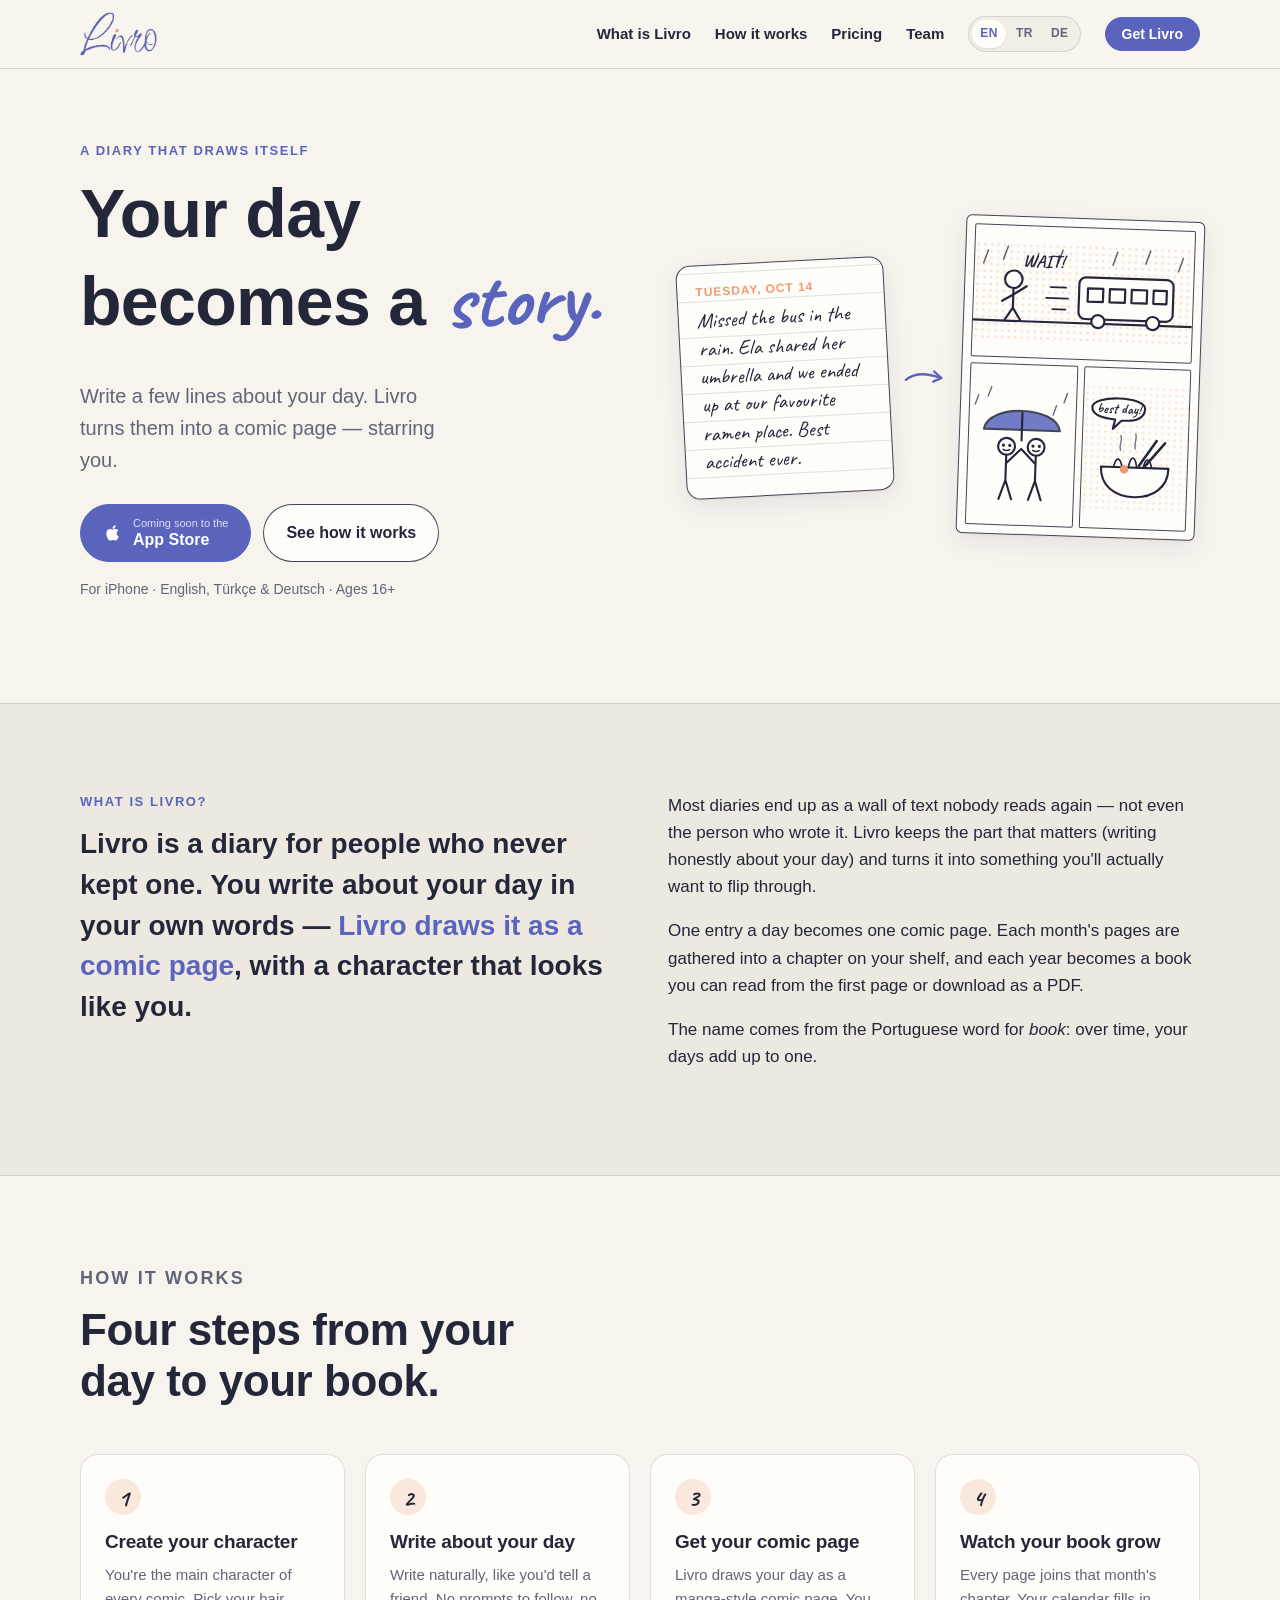
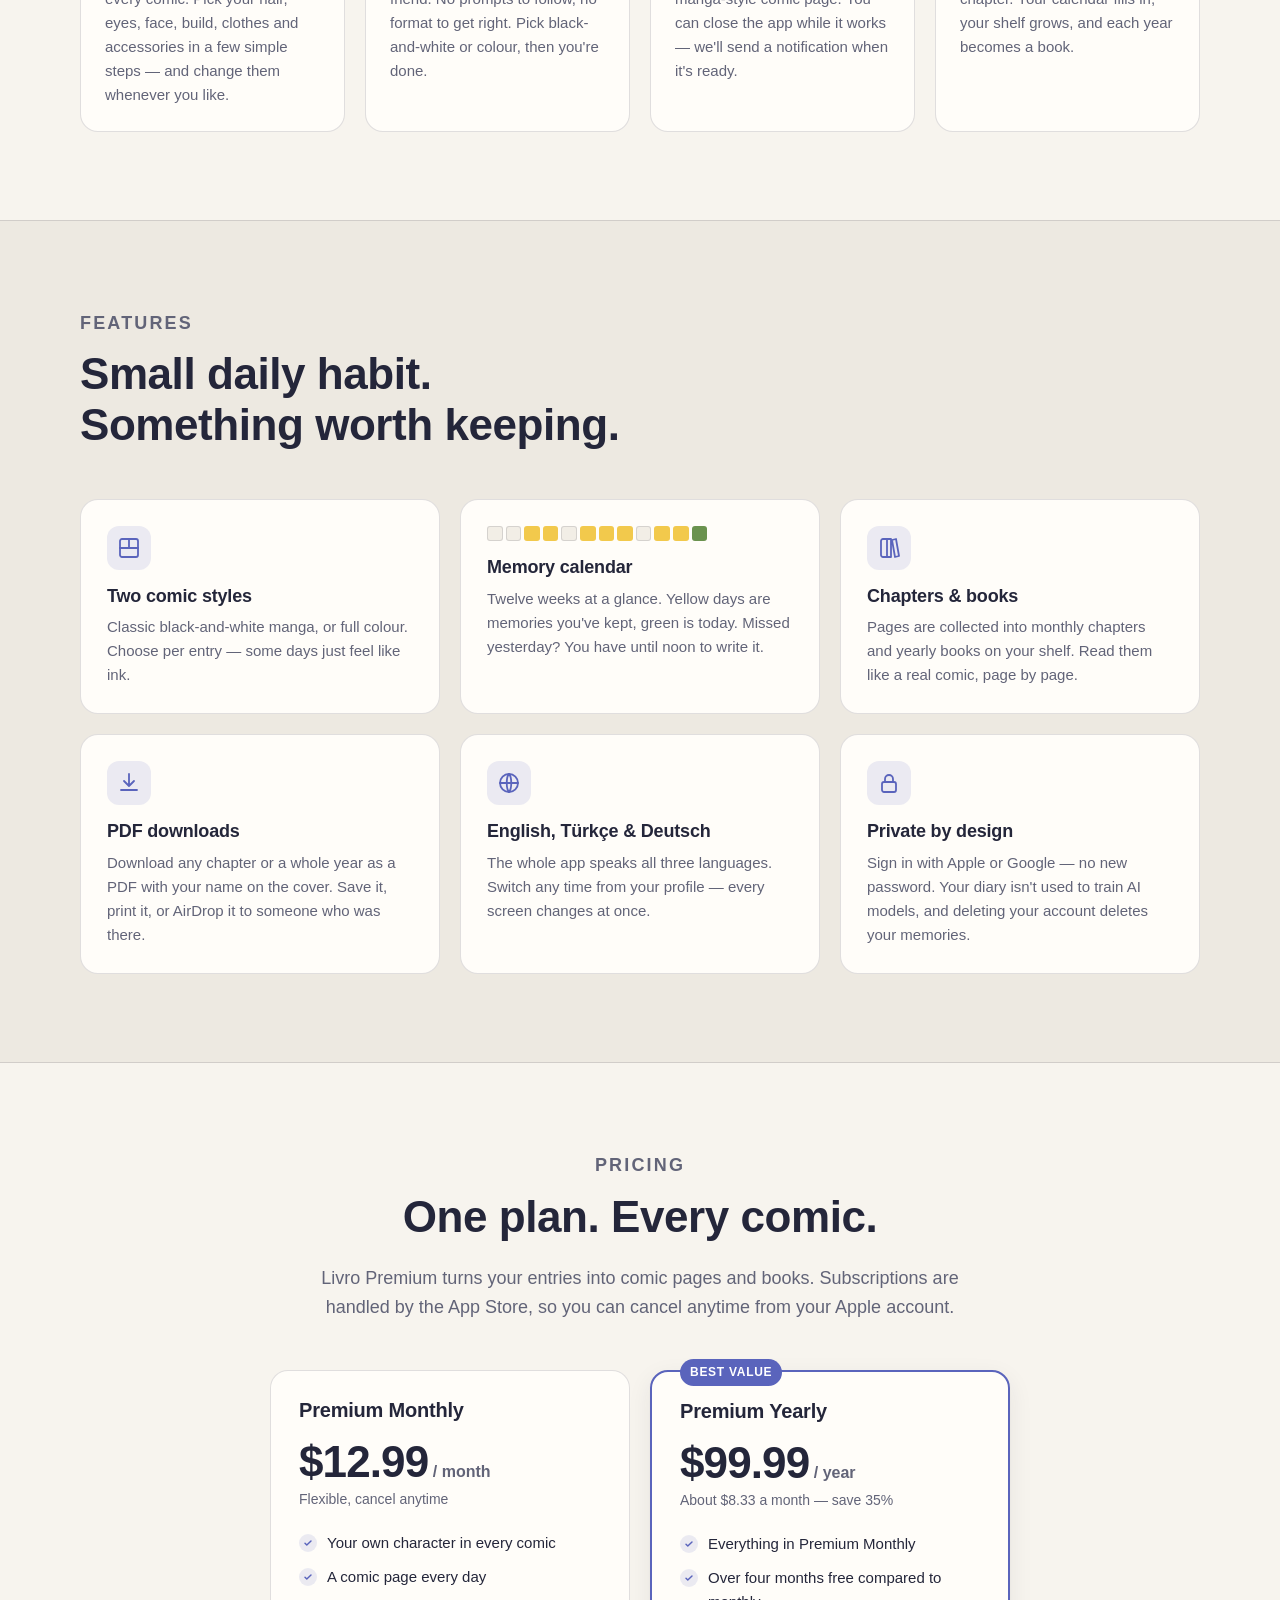
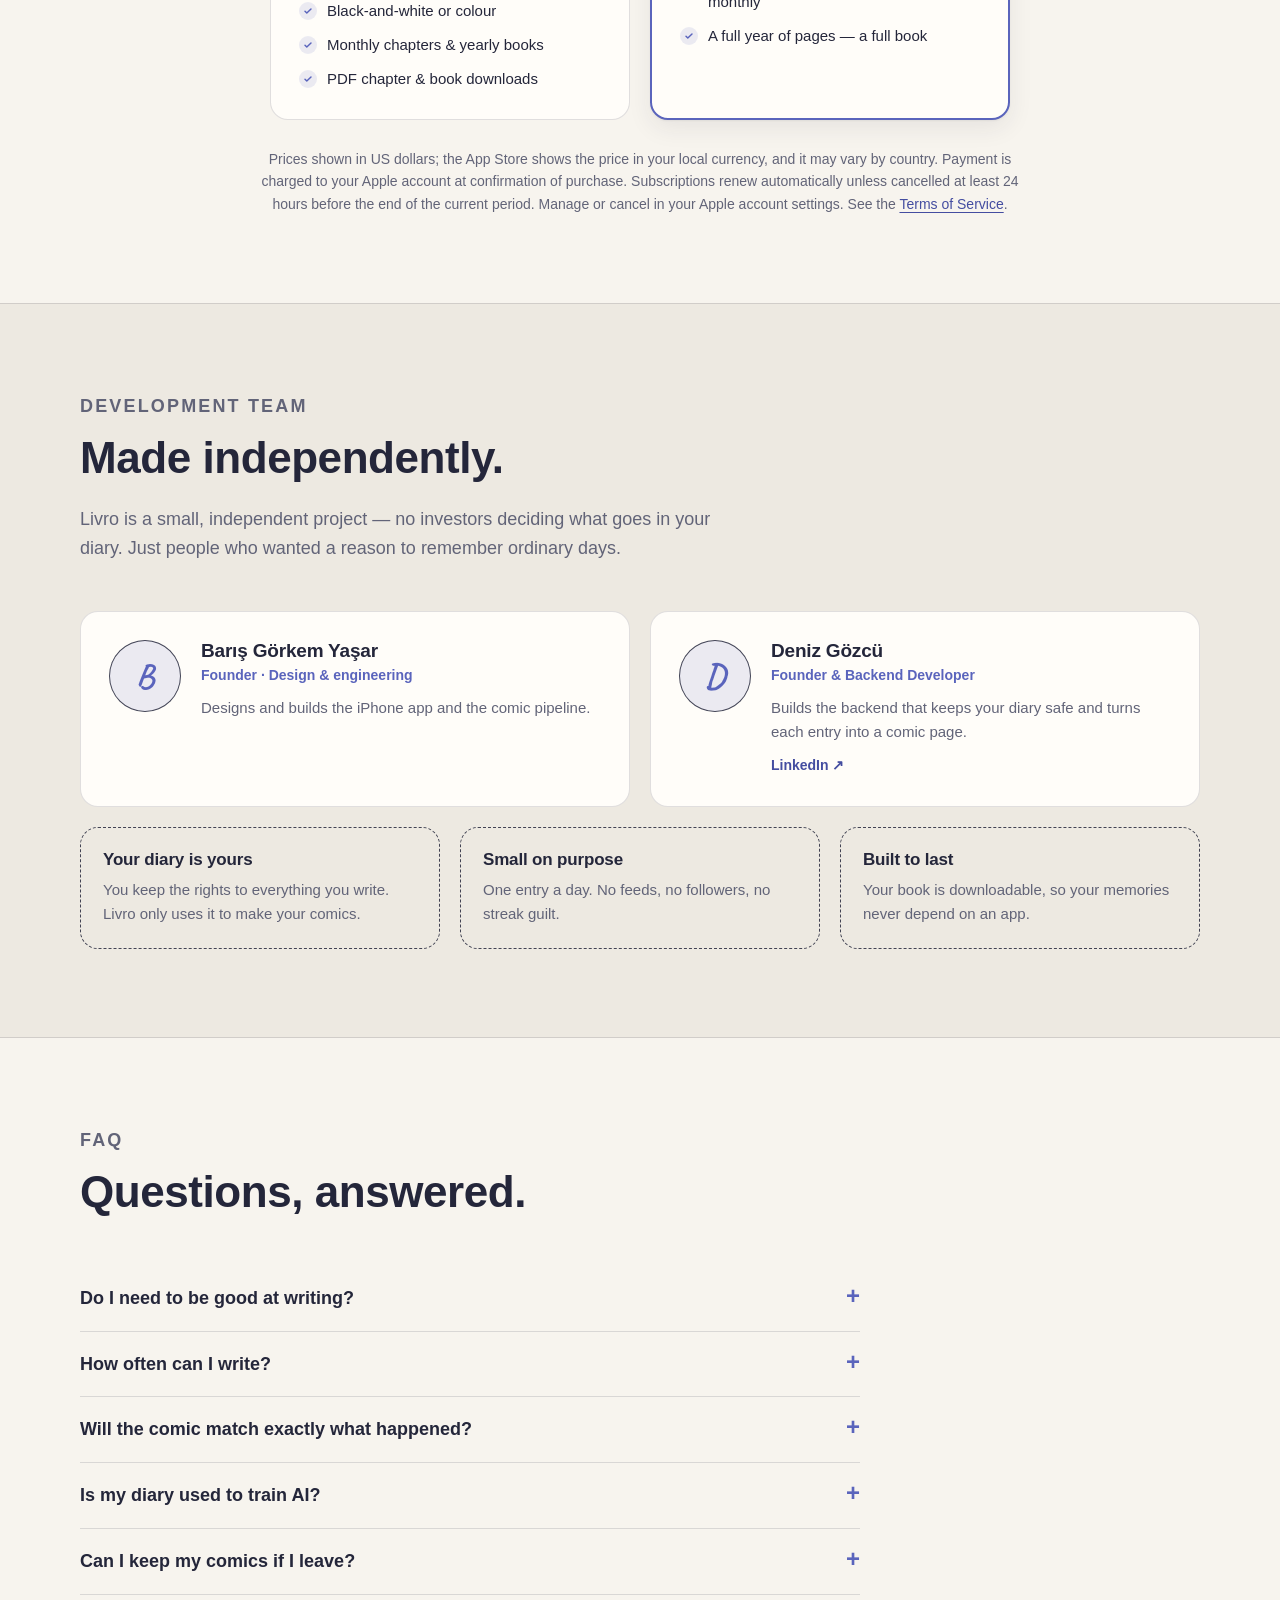
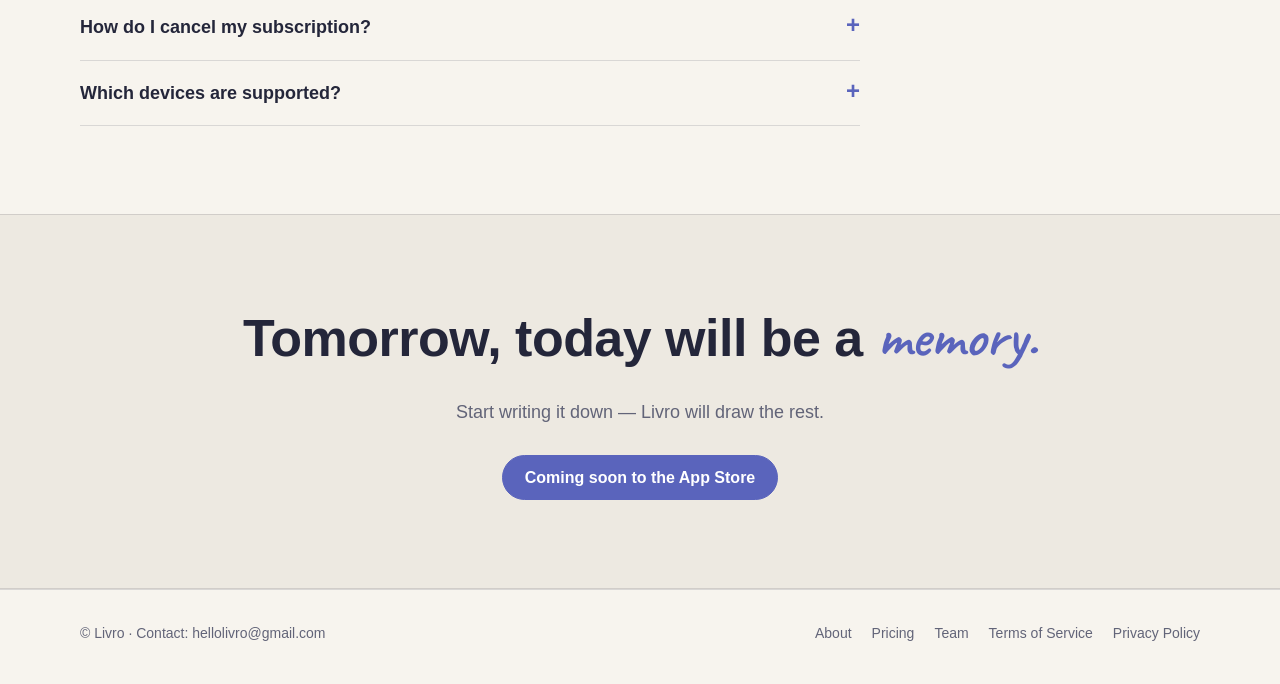
==== index.html @ 5ecde65a "V1 website" ====
<!doctype html>
<html lang="en">
<head>
<meta charset="utf-8">
<meta name="viewport" content="width=device-width, initial-scale=1">
<title>Livro — Your day becomes a story</title>
<meta name="description" content="Livro turns your daily diary into comic pages. Write about your day, and Livro draws it — with you as the main character. Every month becomes a chapter, every year a book.">
<meta property="og:title" content="Livro — Your day becomes a story">
<meta property="og:description" content="Write about your day. Livro turns it into a comic page starring you.">
<meta property="og:image" content="assets/livro-wordmark.png">
<meta name="theme-color" content="#f7f4ee">
<link rel="alternate" hreflang="en" href="index.html">
<link rel="alternate" hreflang="tr" href="tr/index.html">
<link rel="alternate" hreflang="de" href="de/index.html">
<link rel="alternate" hreflang="x-default" href="index.html">
<link rel="icon" href="assets/favicon.svg" type="image/svg+xml">
<link rel="stylesheet" href="styles.css">
<script>
(function () {
  try {
    if (localStorage.getItem('livro-lang')) return;
    var supported = ["tr", "de"];
    var prefs = navigator.languages || [navigator.language || ''];
    for (var i = 0; i < prefs.length; i++) {
      var code = (prefs[i] || '').slice(0, 2).toLowerCase();
      if (code === "en") return;
      if (supported.indexOf(code) !== -1) { location.replace(code + '/' + location.hash); return; }
    }
  } catch (e) {}
})();
</script>
</head>
<body>

<!-- Shared drawing defs: the manga screentone used in the comic panels. -->
<svg width="0" height="0" style="position:absolute" aria-hidden="true">
  <defs>
    <pattern id="tone" width="6" height="6" patternUnits="userSpaceOnUse">
      <circle cx="3" cy="3" r="1.1" fill="var(--apricot)"/>
    </pattern>
  </defs>
</svg>

<header class="site-header">
  <div class="wrap nav">
    <a class="brand" href="#top" aria-label="Livro home"><img src="assets/livro-wordmark.png" alt="Livro" width="83" height="48"></a>
    <nav aria-label="Main">
      <a href="#about">What is Livro</a>
      <a href="#how">How it works</a>
      <a href="#pricing">Pricing</a>
      <a href="#team">Team</a>
      <span class="lang-switch" role="group" aria-label="Language"><a href="index.html" hreflang="en" lang="en" title="English" data-lang="en" aria-current="true">EN</a><a href="tr/index.html" hreflang="tr" lang="tr" title="Türkçe" data-lang="tr">TR</a><a href="de/index.html" hreflang="de" lang="de" title="Deutsch" data-lang="de">DE</a></span><script>document.querySelectorAll('.lang-switch a').forEach(a=>a.addEventListener('click',()=>{try{localStorage.setItem('livro-lang',a.dataset.lang)}catch(e){}}))</script>
      <a class="btn btn-primary" href="#download">Get Livro</a>
    </nav>
  </div>
</header>

<main id="top">

  <!-- Hero -->
  <section class="hero">
    <div class="wrap hero-grid">
      <div>
        <p class="eyebrow">A diary that draws itself</p>
        <h1>Your day becomes a <span class="hand">story.</span></h1>
        <p class="lede">Write a few lines about your day. Livro turns them into a comic page — starring you.</p>
        <div class="hero-actions" id="download">
          <a class="btn btn-primary" href="#" aria-disabled="true">
            <svg viewBox="0 0 24 24" fill="currentColor" aria-hidden="true"><path d="M16.4 12.6c0-2.4 2-3.5 2-3.6-1.1-1.6-2.8-1.8-3.4-1.8-1.4-.2-2.8.8-3.5.8-.7 0-1.8-.8-3-.8-1.5 0-3 .9-3.8 2.3-1.6 2.8-.4 7 1.2 9.3.8 1.1 1.7 2.4 2.9 2.3 1.2 0 1.6-.7 3-.7s1.8.7 3 .7c1.3 0 2.1-1.1 2.8-2.3.9-1.3 1.3-2.6 1.3-2.6s-2.5-1-2.5-3.6zM14.1 5.6c.6-.8 1.1-1.8 1-2.9-.9 0-2 .6-2.7 1.4-.6.7-1.1 1.8-1 2.8 1 .1 2.1-.5 2.7-1.3z"/></svg>
            <span><small>Coming soon to the</small>App Store</span>
          </a>
          <a class="btn" href="#how">See how it works</a>
        </div>
        <p class="hero-note">For iPhone · English, Türkçe &amp; Deutsch · Ages 16+</p>
      </div>

      <div class="transform" role="img" aria-label="A handwritten diary entry turning into a three-panel comic page">
        <div class="diary-card">
          <div class="date">Tuesday, Oct 14</div>
          Missed the bus in the rain. Ela shared her umbrella and we ended up at our favourite ramen place. Best accident ever.
        </div>
        <svg class="arrow" viewBox="0 0 48 24" fill="none" stroke="currentColor" stroke-width="2.5" stroke-linecap="round" stroke-linejoin="round" aria-hidden="true"><path d="M3 14c10-8 22-8 38-2"/><path d="M34 5l8 7-9 4"/></svg>
        <div class="comic-page">
          <!-- Panel 1: the bus leaves in the rain -->
          <div class="panel wide">
            <svg viewBox="0 0 200 90" fill="none" stroke="var(--ink)" stroke-width="2" stroke-linecap="round" stroke-linejoin="round">
              <rect class="tone" x="0" y="0" width="200" height="90" stroke="none" opacity=".35"/>
              <path d="M0 72h200" />
              <rect x="96" y="30" width="86" height="38" rx="6" fill="var(--surface)"/>
              <path d="M104 40h14v12h-14zM124 40h14v12h-14zM144 40h14v12h-14zM164 40h12v12h-12z"/>
              <circle cx="114" cy="70" r="6" fill="var(--surface)"/><circle cx="164" cy="70" r="6" fill="var(--surface)"/>
              <path d="M84 40h-14M86 50h-20M84 60h-12" stroke-width="1.6"/>
              <circle cx="36" cy="34" r="8" fill="var(--surface)"/>
              <path d="M36 42v18M36 48l-10 6M36 48l12-8M36 60l-7 11M36 60l7 11"/>
              <path d="M12 8l-4 12M30 4l-4 12M58 10l-4 12M80 6l-4 12M130 6l-4 12M160 4l-4 12M190 10l-4 12" stroke-width="1.4" opacity=".7"/>
              <text x="44" y="22" font-family="var(--hand)" font-size="16" font-weight="700" fill="var(--ink)" stroke="none">WAIT!</text>
            </svg>
          </div>
          <!-- Panel 2: sharing the umbrella -->
          <div class="panel">
            <svg viewBox="0 0 100 120" fill="none" stroke="var(--ink)" stroke-width="2" stroke-linecap="round" stroke-linejoin="round">
              <path d="M14 46c4-24 68-24 72 0z" fill="var(--indigo)" opacity=".85" stroke="var(--ink)"/>
              <path d="M50 30v26"/>
              <circle cx="36" cy="62" r="8" fill="var(--surface)"/>
              <circle cx="64" cy="62" r="8" fill="var(--surface)"/>
              <path d="M36 70v24M64 70v24M36 78l14-14M64 78l-14-14M36 94l-6 18M36 94l6 18M64 94l-6 18M64 94l6 18"/>
              <path d="M33 61h0M39 61h0M61 61h0M67 61h0" stroke-width="3"/>
              <path d="M33 65q3 2 6 0M61 65q3 2 6 0" stroke-width="1.5"/>
              <path d="M8 14l-3 9M92 10l-3 9M20 6l-3 9M82 22l-3 9" stroke-width="1.3" opacity=".7"/>
            </svg>
          </div>
          <!-- Panel 3: ramen -->
          <div class="panel">
            <svg viewBox="0 0 100 120" fill="none" stroke="var(--ink)" stroke-width="2" stroke-linecap="round" stroke-linejoin="round">
              <rect class="tone" x="0" y="0" width="100" height="120" stroke="none" opacity=".3"/>
              <path d="M8 22c0-12 50-12 50 0s-14 12-22 12l-8 8 2-9C14 32 8 28 8 22z" fill="var(--surface)"/>
              <text x="33" y="27" text-anchor="middle" font-family="var(--hand)" font-size="13" font-weight="700" fill="var(--ink)" stroke="none">best day!</text>
              <path d="M18 78h64c0 18-14 28-32 28S18 96 18 78z" fill="var(--surface)"/>
              <path d="M30 78c2-10 6-10 8 0M44 78c2-12 6-12 8 0M58 78c2-10 6-10 8 0" stroke-width="1.6"/>
              <path d="M70 52l-16 24M78 54l-18 22" stroke-width="2.4"/>
              <path d="M36 62c-2-6 2-8 0-14M50 60c-2-6 2-8 0-14" stroke-width="1.4" opacity=".6"/>
              <circle cx="40" cy="80" r="4" fill="var(--apricot)" stroke="none"/>
            </svg>
          </div>
        </div>
      </div>
    </div>
  </section>

  <!-- What is Livro -->
  <section id="about" class="band">
    <div class="wrap about-grid">
      <div>
        <p class="eyebrow">What is Livro?</p>
        <p class="big">Livro is a diary for people who never kept one. You write about your day in your own words — <em>Livro draws it as a comic page</em>, with a character that looks like you.</p>
      </div>
      <div>
        <p>Most diaries end up as a wall of text nobody reads again — not even the person who wrote it. Livro keeps the part that matters (writing honestly about your day) and turns it into something you'll actually want to flip through.</p>
        <p>One entry a day becomes one comic page. Each month's pages are gathered into a chapter on your shelf, and each year becomes a book you can read from the first page or download as a PDF.</p>
        <p>The name comes from the Portuguese word for <em>book</em>: over time, your days add up to one.</p>
      </div>
    </div>
  </section>

  <!-- How it works -->
  <section id="how">
    <div class="wrap">
      <div class="section-head">
        <p class="eyebrow">How it works</p>
        <h2>Four steps from your day to your book.</h2>
      </div>
      <ol class="steps">
        <li class="step">
          <h3>Create your character</h3>
          <p>You're the main character of every comic. Pick your hair, eyes, face, build, clothes and accessories in a few simple steps — and change them whenever you like.</p>
        </li>
        <li class="step">
          <h3>Write about your day</h3>
          <p>Write naturally, like you'd tell a friend. No prompts to follow, no format to get right. Pick black-and-white or colour, then you're done.</p>
        </li>
        <li class="step">
          <h3>Get your comic page</h3>
          <p>Livro draws your day as a manga-style comic page. You can close the app while it works — we'll send a notification when it's ready.</p>
        </li>
        <li class="step">
          <h3>Watch your book grow</h3>
          <p>Every page joins that month's chapter. Your calendar fills in, your shelf grows, and each year becomes a book.</p>
        </li>
      </ol>
    </div>
  </section>

  <!-- Features -->
  <section id="features" class="band">
    <div class="wrap">
      <div class="section-head">
        <p class="eyebrow">Features</p>
        <h2>Small daily habit. Something worth keeping.</h2>
      </div>
      <div class="features">
        <div class="feature">
          <div class="icon"><svg viewBox="0 0 24 24" fill="none" stroke="currentColor" stroke-width="1.8" stroke-linecap="round" stroke-linejoin="round"><rect x="3" y="3" width="18" height="18" rx="2"/><path d="M3 12h18M12 3v9"/></svg></div>
          <h3>Two comic styles</h3>
          <p>Classic black-and-white manga, or full colour. Choose per entry — some days just feel like ink.</p>
        </div>
        <div class="feature">
          <div class="mini-cal" aria-hidden="true">
            <i></i><i></i><i class="y"></i><i class="y"></i><i></i><i class="y"></i><i class="y"></i><i class="y"></i><i></i><i class="y"></i><i class="y"></i><i class="t"></i>
          </div>
          <h3>Memory calendar</h3>
          <p>Twelve weeks at a glance. Yellow days are memories you've kept, green is today. Missed yesterday? You have until noon to write it.</p>
        </div>
        <div class="feature">
          <div class="icon"><svg viewBox="0 0 24 24" fill="none" stroke="currentColor" stroke-width="1.8" stroke-linecap="round" stroke-linejoin="round"><path d="M4 19V5a2 2 0 0 1 2-2h4v18H6a2 2 0 0 1-2-2zM10 3h4v18h-4zM15 4l4-1 3 17-4 1z"/></svg></div>
          <h3>Chapters &amp; books</h3>
          <p>Pages are collected into monthly chapters and yearly books on your shelf. Read them like a real comic, page by page.</p>
        </div>
        <div class="feature">
          <div class="icon"><svg viewBox="0 0 24 24" fill="none" stroke="currentColor" stroke-width="1.8" stroke-linecap="round" stroke-linejoin="round"><path d="M12 3v12M7 10l5 5 5-5M4 19h16"/></svg></div>
          <h3>PDF downloads</h3>
          <p>Download any chapter or a whole year as a PDF with your name on the cover. Save it, print it, or AirDrop it to someone who was there.</p>
        </div>
        <div class="feature">
          <div class="icon"><svg viewBox="0 0 24 24" fill="none" stroke="currentColor" stroke-width="1.8" stroke-linecap="round" stroke-linejoin="round"><circle cx="12" cy="12" r="9"/><path d="M3 12h18M12 3c3 3 3 15 0 18M12 3c-3 3-3 15 0 18"/></svg></div>
          <h3>English, Türkçe &amp; Deutsch</h3>
          <p>The whole app speaks all three languages. Switch any time from your profile — every screen changes at once.</p>
        </div>
        <div class="feature">
          <div class="icon"><svg viewBox="0 0 24 24" fill="none" stroke="currentColor" stroke-width="1.8" stroke-linecap="round" stroke-linejoin="round"><rect x="5" y="11" width="14" height="10" rx="2"/><path d="M8 11V8a4 4 0 0 1 8 0v3"/></svg></div>
          <h3>Private by design</h3>
          <p>Sign in with Apple or Google — no new password. Your diary isn't used to train AI models, and deleting your account deletes your memories.</p>
        </div>
      </div>
    </div>
  </section>

  <!-- Pricing -->
  <section id="pricing">
    <div class="wrap">
      <div class="section-head">
        <p class="eyebrow">Pricing</p>
        <h2>One plan. Every comic.</h2>
        <p>Livro Premium turns your entries into comic pages and books. Subscriptions are handled by the App Store, so you can cancel anytime from your Apple account.</p>
      </div>
      <div class="plans two">
        <div class="plan">
          <h3>Premium Monthly</h3>
          <div class="price">$12.99<span> / month</span></div>
          <div class="sub">Flexible, cancel anytime</div>
          <ul>
            <li>Your own character in every comic</li>
            <li>A comic page every day</li>
            <li>Black-and-white or colour</li>
            <li>Monthly chapters &amp; yearly books</li>
            <li>PDF chapter &amp; book downloads</li>
          </ul>
        </div>
        <div class="plan featured">
          <span class="tag">Best value</span>
          <h3>Premium Yearly</h3>
          <div class="price">$99.99<span> / year</span></div>
          <div class="sub">About $8.33 a month — save 35%</div>
          <ul>
            <li>Everything in Premium Monthly</li>
            <li>Over four months free compared to monthly</li>
            <li>A full year of pages — a full book</li>
          </ul>
        </div>
      </div>
      <p class="pricing-note">Prices shown in US dollars; the App Store shows the price in your local currency, and it may vary by country. Payment is charged to your Apple account at confirmation of purchase. Subscriptions renew automatically unless cancelled at least 24 hours before the end of the current period. Manage or cancel in your Apple account settings. See the <a href="terms.html#section-11">Terms of Service</a>.</p>
    </div>
  </section>

  <!-- Team -->
  <section id="team" class="band">
    <div class="wrap">
      <div class="section-head">
        <p class="eyebrow">Development team</p>
        <h2>Made independently.</h2>
        <p>Livro is a small, independent project — no investors deciding what goes in your diary. Just people who wanted a reason to remember ordinary days.</p>
      </div>
      <div class="team">
        <div class="member">
          <div class="avatar" aria-hidden="true">B</div>
          <div>
            <h3>Barış Görkem Yaşar</h3>
            <div class="role">Founder · Design &amp; engineering</div>
            <p>Designs and builds the iPhone app and the comic pipeline.</p>
          </div>
        </div>
        <div class="member">
          <div class="avatar" aria-hidden="true">D</div>
          <div>
            <h3><a href="https://www.linkedin.com/in/denizgozcu/" target="_blank" rel="noopener">Deniz Gözcü</a></h3>
            <div class="role">Founder &amp; Backend Developer</div>
            <p>Builds the backend that keeps your diary safe and turns each entry into a comic page.</p>
            <a class="member-link" href="https://www.linkedin.com/in/denizgozcu/" target="_blank" rel="noopener">LinkedIn ↗</a>
          </div>
        </div>
      </div>
      <div class="values">
        <div class="value">
          <h3>Your diary is yours</h3>
          <p>You keep the rights to everything you write. Livro only uses it to make your comics.</p>
        </div>
        <div class="value">
          <h3>Small on purpose</h3>
          <p>One entry a day. No feeds, no followers, no streak guilt.</p>
        </div>
        <div class="value">
          <h3>Built to last</h3>
          <p>Your book is downloadable, so your memories never depend on an app.</p>
        </div>
      </div>
    </div>
  </section>

  <!-- FAQ -->
  <section id="faq">
    <div class="wrap">
      <div class="section-head">
        <p class="eyebrow">FAQ</p>
        <h2>Questions, answered.</h2>
      </div>
      <div class="faq">
        <details><summary>Do I need to be good at writing?</summary><p>Not at all. Write the way you'd text a friend — a few sentences is enough. Livro works out the scenes, the people and the mood.</p></details>
        <details><summary>How often can I write?</summary><p>Once a day — one entry becomes one comic page. Before noon you can still write about yesterday, in case the day got away from you.</p></details>
        <details><summary>Will the comic match exactly what happened?</summary><p>Livro uses AI to draw your day, so it's an interpretation, not a photograph. It may picture a place or a moment differently from how you remember it — that's part of the charm.</p></details>
        <details><summary>Is my diary used to train AI?</summary><p>No. Livro doesn't train its own models on your diary and doesn't opt your content into third-party training. The <a href="privacy.html">Privacy Policy</a> explains exactly what is sent where, and why.</p></details>
        <details><summary>Can I keep my comics if I leave?</summary><p>Yes. Premium members can download any chapter or a whole year as a PDF. We recommend downloading the pages you love before deleting your account, because deletion is permanent.</p></details>
        <details><summary>How do I cancel my subscription?</summary><p>In the app, go to Profile → Premium (or Settings → Subscription), which opens Apple's subscription page. You can also cancel from your Apple account settings. Premium stays active until the end of the period you've paid for.</p></details>
        <details><summary>Which devices are supported?</summary><p>Livro is an iPhone app, available through the Apple App Store, for anyone aged 16 and older.</p></details>
      </div>
    </div>
  </section>

  <!-- CTA -->
  <section class="cta band">
    <div class="wrap">
      <h2>Tomorrow, today will be a <span class="hand">memory.</span></h2>
      <p>Start writing it down — Livro will draw the rest.</p>
      <div class="hero-actions">
        <a class="btn btn-primary" href="#" aria-disabled="true">Coming soon to the App Store</a>
      </div>
    </div>
  </section>

</main>

<footer class="site-footer">
  <div class="wrap footer-row">
    <span>© Livro · Contact: <a href="mailto:hellolivro@gmail.com">hellolivro@gmail.com</a></span>
    <nav aria-label="Footer">
      <a href="index.html#about">About</a>
      <a href="index.html#pricing">Pricing</a>
      <a href="index.html#team">Team</a>
      <a href="terms.html">Terms of Service</a>
      <a href="privacy.html">Privacy Policy</a>
    </nav>
  </div>
</footer>

<script>
  // The App Store link isn't live yet; keep the buttons from jumping to the top.
  document.querySelectorAll('a[aria-disabled="true"]').forEach(a =>
    a.addEventListener('click', e => e.preventDefault()));
</script>
</body>
</html>
---- styles.css ----
/* Livro — "Indigo & Washi", the same palette as the iPhone app. */

@font-face {
  font-family: "Caveat";
  src: url("assets/Caveat.ttf") format("truetype");
  font-weight: 400 700;
  font-display: swap;
}

:root {
  --ink: #24263a;
  --ink-2: #626478;
  --paper: #f7f4ee;
  --paper-sunken: #ede9e1;
  --surface: #fffdf9;
  --surface-muted: #f2eee6;
  --line: rgba(36, 38, 58, 0.14);
  --line-strong: rgba(36, 38, 58, 0.85);
  --indigo: #5a64bc;
  --indigo-ink: #444da0;
  --indigo-soft: rgba(90, 100, 188, 0.12);
  --apricot: #ee9a72;
  --apricot-soft: rgba(238, 154, 114, 0.22);
  --leaf: #6a924e;
  --ochre: #c58a22;
  --on-indigo: #ffffff;
  --shadow: 0 1px 2px rgba(36, 38, 58, 0.06), 0 8px 24px rgba(36, 38, 58, 0.08);
  --radius: 18px;
  --hand: "Caveat", "Bradley Hand", cursive;
  --sans: ui-rounded, "SF Pro Rounded", -apple-system, BlinkMacSystemFont, "Segoe UI", Roboto, "Helvetica Neue", Arial, sans-serif;
  color-scheme: light;
}

@media (prefers-color-scheme: dark) {
  :root:not([data-theme="light"]) {
    --ink: #ecebf3;
    --ink-2: #b1b1c3;
    --paper: #15161e;
    --paper-sunken: #0f1016;
    --surface: #1e1f29;
    --surface-muted: #2a2c38;
    --line: rgba(236, 235, 243, 0.14);
    --line-strong: rgba(236, 235, 243, 0.8);
    --indigo: #9ea6ea;
    --indigo-ink: #b6bcf0;
    --indigo-soft: rgba(158, 166, 234, 0.14);
    --apricot: #f3ad8b;
    --apricot-soft: rgba(243, 173, 139, 0.18);
    --leaf: #9bc27d;
    --ochre: #e6b45a;
    --on-indigo: #15161e;
    --shadow: 0 1px 2px rgba(0, 0, 0, 0.3), 0 8px 24px rgba(0, 0, 0, 0.3);
    color-scheme: dark;
  }
}

* { box-sizing: border-box; }
html { scroll-behavior: smooth; -webkit-text-size-adjust: 100%; }
body {
  margin: 0;
  background: var(--paper);
  color: var(--ink);
  font: 17px/1.6 var(--sans);
  -webkit-font-smoothing: antialiased;
}
img { max-width: 100%; height: auto; }
a { color: var(--indigo-ink); text-underline-offset: 3px; }
h1, h2, h3 { line-height: 1.15; letter-spacing: -0.01em; margin: 0 0 0.5em; text-wrap: balance; }
p { margin: 0 0 1em; }

.wrap { width: min(1120px, 100% - 32px); margin-inline: auto; }
.eyebrow {
  font-size: 13px;
  font-weight: 700;
  letter-spacing: 0.12em;
  text-transform: uppercase;
  color: var(--indigo);
  margin: 0 0 12px;
}
.hand { font-family: var(--hand); font-weight: 600; }

/* Header */
.site-header {
  position: sticky;
  top: 0;
  z-index: 10;
  background: color-mix(in srgb, var(--paper) 88%, transparent);
  backdrop-filter: saturate(1.4) blur(12px);
  -webkit-backdrop-filter: saturate(1.4) blur(12px);
  border-bottom: 1px solid var(--line);
}
.nav { display: flex; align-items: center; justify-content: space-between; height: 68px; gap: 16px; }
.brand img { display: block; height: 44px; width: auto; }
@media (prefers-color-scheme: dark) {
  /* The wordmark's indigo is too dark on night paper: repaint it in the night indigo. */
  :root:not([data-theme="light"]) .brand {
    display: block;
    background: var(--indigo);
    -webkit-mask: url("assets/livro-wordmark.png") center / contain no-repeat;
    mask: url("assets/livro-wordmark.png") center / contain no-repeat;
  }
  :root:not([data-theme="light"]) .brand img { opacity: 0; }
}
.nav nav { display: flex; gap: 24px; align-items: center; }
.nav nav a { color: var(--ink); text-decoration: none; font-size: 15px; font-weight: 600; }
.nav nav a:hover { color: var(--indigo); }
/* Language switcher: EN · TR · DE */
.lang-switch { display: inline-flex; padding: 3px; gap: 2px; border-radius: 999px; background: var(--surface-muted); border: 1px solid var(--line); }
.nav nav .lang-switch a { font-size: 12px; font-weight: 700; letter-spacing: 0.04em; padding: 4px 8px; border-radius: 999px; color: var(--ink-2); }
.nav nav .lang-switch a:hover { color: var(--ink); }
.nav nav .lang-switch a[aria-current] { background: var(--surface); color: var(--indigo); box-shadow: 0 1px 2px rgba(0, 0, 0, 0.08); }
@media (max-width: 960px) {
  .nav nav > a:not(.btn) { display: none; }
}
@media (max-width: 380px) {
  .nav nav .btn { display: none; }
}

/* Buttons */
.btn {
  display: inline-flex;
  align-items: center;
  gap: 10px;
  padding: 12px 22px;
  border-radius: 999px;
  border: 1.5px solid var(--line-strong);
  background: var(--surface);
  color: var(--ink);
  font: 600 16px/1.2 var(--sans);
  text-decoration: none;
  transition: transform 0.15s ease, box-shadow 0.15s ease;
}
.btn:hover { transform: translateY(-1px); box-shadow: var(--shadow); }
.btn-primary { background: var(--indigo); border-color: var(--indigo); color: var(--on-indigo); }
.nav .btn { padding: 8px 16px; font-size: 14px; }
.nav nav a.btn-primary { color: var(--on-indigo); }
.btn svg { width: 20px; height: 20px; flex: none; }
.btn small { display: block; font-size: 11px; font-weight: 500; opacity: 0.8; }

/* Hero */
.hero { padding: 72px 0 88px; overflow: hidden; }
.hero-grid { display: grid; grid-template-columns: 1.05fr 1fr; gap: 56px; align-items: center; }
.hero h1 { font-size: clamp(40px, 6vw, 68px); font-weight: 800; }
.hero h1 .hand { color: var(--indigo); font-size: 1.2em; font-weight: 700; display: inline-block; transform: rotate(-2deg); }
.hero .lede { font-size: 20px; color: var(--ink-2); max-width: 34ch; }
.hero-actions { display: flex; flex-wrap: wrap; gap: 12px; margin-top: 28px; }
.hero-note { margin-top: 16px; font-size: 14px; color: var(--ink-2); }
@media (max-width: 860px) {
  .hero { padding: 40px 0 64px; }
  .hero-grid { grid-template-columns: 1fr; gap: 40px; }
}

/* Diary → comic illustration */
.transform { position: relative; display: grid; grid-template-columns: 1fr auto 1.15fr; align-items: center; gap: 14px; }
.diary-card {
  background: var(--surface);
  border: 1.5px solid var(--line-strong);
  border-radius: 14px;
  padding: 18px 18px 22px;
  box-shadow: var(--shadow);
  transform: rotate(-3deg);
  font-family: var(--hand);
  font-size: 21px;
  line-height: 1.35;
  background-image: repeating-linear-gradient(to bottom, transparent 0 27px, var(--line) 27px 28px);
  background-position: 0 44px;
}
.diary-card .date { font-family: var(--sans); font-size: 12px; font-weight: 700; color: var(--apricot); letter-spacing: 0.08em; text-transform: uppercase; margin-bottom: 6px; }
.arrow { color: var(--indigo); width: 44px; }
.comic-page {
  background: var(--surface);
  border: 1.5px solid var(--line-strong);
  border-radius: 6px;
  padding: 8px;
  box-shadow: var(--shadow);
  transform: rotate(2deg);
  display: grid;
  grid-template-columns: 1fr 1fr;
  gap: 6px;
  aspect-ratio: 3 / 4;
}
.panel { border: 1.5px solid var(--line-strong); border-radius: 2px; overflow: hidden; position: relative; background: var(--surface); }
.panel.wide { grid-column: span 2; }
.panel svg { width: 100%; height: 100%; display: block; }
.panel .tone { fill: url(#tone); }
@media (max-width: 520px) {
  .transform { grid-template-columns: 1fr; justify-items: center; }
  .diary-card { max-width: 300px; }
  .arrow { transform: rotate(90deg); }
  .comic-page { width: min(300px, 100%); }
}

/* Sections */
section { padding: 88px 0; }
.section-head { max-width: 640px; margin-bottom: 48px; }
.section-head h2 { font-size: clamp(30px, 4vw, 44px); font-weight: 800; }
.section-head p { color: var(--ink-2); font-size: 18px; }
.band { background: var(--paper-sunken); border-block: 1px solid var(--line); }

/* What is Livro */
.about-grid { display: grid; grid-template-columns: 1fr 1fr; gap: 56px; align-items: start; }
.about-grid .big { font-size: clamp(22px, 2.6vw, 28px); line-height: 1.45; font-weight: 600; }
.about-grid .big em { font-style: normal; color: var(--indigo); }
@media (max-width: 760px) { .about-grid { grid-template-columns: 1fr; gap: 24px; } }

/* Steps */
.steps { display: grid; grid-template-columns: repeat(4, 1fr); gap: 20px; counter-reset: step; list-style: none; padding: 0; margin: 0; }
.step {
  background: var(--surface);
  border: 1px solid var(--line);
  border-radius: var(--radius);
  padding: 24px;
  position: relative;
}
.step::before {
  counter-increment: step;
  content: counter(step);
  display: grid;
  place-items: center;
  width: 36px;
  height: 36px;
  border-radius: 50%;
  background: var(--apricot-soft);
  color: var(--ink);
  font-family: var(--hand);
  font-size: 24px;
  font-weight: 700;
  margin-bottom: 16px;
}
.step h3 { font-size: 19px; }
.step p { color: var(--ink-2); font-size: 15px; margin: 0; }
@media (max-width: 960px) { .steps { grid-template-columns: 1fr 1fr; } }
@media (max-width: 560px) { .steps { grid-template-columns: 1fr; } }

/* Features */
.features { display: grid; grid-template-columns: repeat(3, 1fr); gap: 20px; }
.feature { padding: 26px; border-radius: var(--radius); background: var(--surface); border: 1px solid var(--line); }
.feature .icon {
  width: 44px; height: 44px; border-radius: 12px;
  display: grid; place-items: center;
  background: var(--indigo-soft); color: var(--indigo);
  margin-bottom: 16px;
}
.feature .icon svg { width: 24px; height: 24px; }
.feature h3 { font-size: 18px; }
.feature p { color: var(--ink-2); font-size: 15px; margin: 0; }
@media (max-width: 900px) { .features { grid-template-columns: 1fr 1fr; } }
@media (max-width: 560px) { .features { grid-template-columns: 1fr; } }

/* Mini calendar inside a feature */
.mini-cal { display: grid; grid-template-columns: repeat(12, 1fr); gap: 3px; margin-bottom: 16px; max-width: 220px; }
.mini-cal i { aspect-ratio: 1; border-radius: 3px; background: var(--surface-muted); border: 1px solid var(--line); }
.mini-cal i.y { background: #f2c94c; border-color: transparent; }
.mini-cal i.t { background: var(--leaf); border-color: transparent; }

/* Pricing */
.plans { display: grid; grid-template-columns: repeat(3, 1fr); gap: 20px; align-items: stretch; }
.plan {
  background: var(--surface);
  border: 1px solid var(--line);
  border-radius: var(--radius);
  padding: 28px;
  display: flex;
  flex-direction: column;
  position: relative;
}
.plan.featured { border: 2px solid var(--indigo); box-shadow: var(--shadow); }
.plan .tag {
  position: absolute; top: -13px; left: 28px;
  background: var(--indigo); color: var(--on-indigo);
  font-size: 12px; font-weight: 700; letter-spacing: 0.06em; text-transform: uppercase;
  padding: 4px 10px; border-radius: 999px;
}
.plan h3 { font-size: 20px; margin-bottom: 4px; }
.plan .price { font-size: 44px; font-weight: 800; letter-spacing: -0.02em; line-height: 1.1; margin: 12px 0 2px; }
.plan .price span { font-size: 16px; font-weight: 600; color: var(--ink-2); letter-spacing: 0; }
.plan .sub { color: var(--ink-2); font-size: 14px; min-height: 1.6em; }
.plan ul { list-style: none; padding: 0; margin: 20px 0 0; display: grid; gap: 10px; font-size: 15px; }
.plan li { display: flex; gap: 10px; align-items: flex-start; }
.plan li::before {
  content: ""; flex: none; width: 18px; height: 18px; margin-top: 3px; border-radius: 50%;
  background: var(--indigo-soft) url("data:image/svg+xml,%3Csvg xmlns='http://www.w3.org/2000/svg' viewBox='0 0 20 20'%3E%3Cpath d='M5 10.5l3 3 7-7' fill='none' stroke='%235a64bc' stroke-width='2.4' stroke-linecap='round' stroke-linejoin='round'/%3E%3C/svg%3E") center / 12px no-repeat;
}
.plan li.no { color: var(--ink-2); }
.plan li.no::before { background: var(--surface-muted) url("data:image/svg+xml,%3Csvg xmlns='http://www.w3.org/2000/svg' viewBox='0 0 20 20'%3E%3Cpath d='M6 10h8' fill='none' stroke='%23999' stroke-width='2.4' stroke-linecap='round'/%3E%3C/svg%3E") center / 12px no-repeat; }
.plans.two { grid-template-columns: repeat(2, minmax(0, 360px)); justify-content: center; }
.pricing-note { margin: 28px auto 0; color: var(--ink-2); font-size: 14px; max-width: 760px; text-align: center; }
#pricing .section-head { margin-inline: auto; text-align: center; }
@media (max-width: 900px) { .plans, .plans.two { grid-template-columns: 1fr; max-width: 460px; margin-inline: auto; } }

/* Team */
.team { display: grid; grid-template-columns: repeat(auto-fit, minmax(260px, 1fr)); gap: 20px; }
.member { background: var(--surface); border: 1px solid var(--line); border-radius: var(--radius); padding: 28px; display: flex; gap: 20px; align-items: flex-start; }
.avatar {
  flex: none; width: 72px; height: 72px; border-radius: 50%;
  background: var(--indigo-soft); color: var(--indigo);
  display: grid; place-items: center;
  font-family: var(--hand); font-size: 34px; font-weight: 700;
  border: 1.5px solid var(--line-strong);
}
.member h3 { font-size: 19px; margin-bottom: 2px; }
.member .role { color: var(--indigo); font-weight: 600; font-size: 14px; margin-bottom: 10px; }
.member p { color: var(--ink-2); font-size: 15px; margin: 0; }
.member h3 a { color: inherit; text-decoration: none; }
.member h3 a:hover { color: var(--indigo); }
.member-link { display: inline-block; margin-top: 10px; font-size: 14px; font-weight: 600; text-decoration: none; }
.values { display: grid; grid-template-columns: repeat(3, 1fr); gap: 20px; margin-top: 20px; }
.value { padding: 22px; border-radius: var(--radius); border: 1px dashed var(--line-strong); }
.value h3 { font-size: 17px; }
.value p { color: var(--ink-2); font-size: 15px; margin: 0; }
@media (max-width: 760px) { .values { grid-template-columns: 1fr; } }

/* FAQ */
.faq { max-width: 780px; }
.faq details { border-bottom: 1px solid var(--line); padding: 18px 0; }
.faq summary { cursor: pointer; font-weight: 700; font-size: 18px; list-style: none; display: flex; justify-content: space-between; gap: 16px; }
.faq summary::-webkit-details-marker { display: none; }
.faq summary::after { content: "+"; color: var(--indigo); font-size: 24px; line-height: 1; transition: transform 0.2s; }
.faq details[open] summary::after { transform: rotate(45deg); }
.faq details p { color: var(--ink-2); margin: 12px 0 0; }

/* CTA */
.cta { text-align: center; }
.cta h2 { font-size: clamp(32px, 5vw, 52px); font-weight: 800; }
.cta h2 .hand { color: var(--indigo); font-size: 1.15em; }
.cta p { color: var(--ink-2); font-size: 18px; }
.cta .hero-actions { justify-content: center; }

/* Footer */
.site-footer { border-top: 1px solid var(--line); padding: 32px 0 40px; font-size: 14px; color: var(--ink-2); }
.footer-row { display: flex; flex-wrap: wrap; gap: 16px 32px; align-items: center; justify-content: space-between; }
.footer-row nav { display: flex; flex-wrap: wrap; gap: 20px; }
.footer-row a { color: var(--ink-2); text-decoration: none; }
.footer-row a:hover { color: var(--indigo); }

mark.todo { background: var(--apricot-soft); color: inherit; padding: 0 4px; border-radius: 4px; font-weight: 600; }

/* Legal pages */
.legal { display: grid; grid-template-columns: 240px minmax(0, 1fr); gap: 56px; padding: 48px 0 80px; }
.legal article { max-width: 720px; }
.legal h1 { font-size: clamp(32px, 4.5vw, 44px); font-weight: 800; margin-bottom: 24px; }
.legal h2 { font-size: 23px; margin: 48px 0 14px; padding-top: 12px; scroll-margin-top: 84px; }
.legal h3 { font-size: 18px; margin: 28px 0 10px; }
.legal p, .legal li { color: var(--ink); }
.legal ul, .legal ol { padding-left: 1.4em; margin: 0 0 1em; }
.legal li { margin-bottom: 4px; }
.legal li::marker { color: var(--indigo); }
.table-wrap { overflow-x: auto; margin: 0 0 1.2em; }
.legal table { border-collapse: collapse; width: 100%; font-size: 15px; background: var(--surface); border-radius: 12px; overflow: hidden; }
.legal th, .legal td { text-align: left; padding: 10px 14px; border-bottom: 1px solid var(--line); vertical-align: top; }
.legal th { background: var(--surface-muted); }
.toc { position: sticky; top: 92px; align-self: start; max-height: calc(100vh - 120px); overflow-y: auto; font-size: 14px; }
.toc ol { list-style: none; padding: 0; margin: 0; display: grid; gap: 2px; counter-reset: toc; }
.toc li { counter-increment: toc; }
.toc a { display: flex; gap: 8px; padding: 5px 8px; border-radius: 8px; color: var(--ink-2); text-decoration: none; }
.toc a::before { content: counter(toc); color: var(--indigo); font-weight: 700; min-width: 1.4em; }
.toc a:hover { background: var(--indigo-soft); color: var(--ink); }
@media (max-width: 860px) {
  .legal { grid-template-columns: 1fr; gap: 0; padding-top: 32px; }
  .toc { display: none; }
}

@media (prefers-reduced-motion: reduce) {
  html { scroll-behavior: auto; }
  .btn { transition: none; }
}
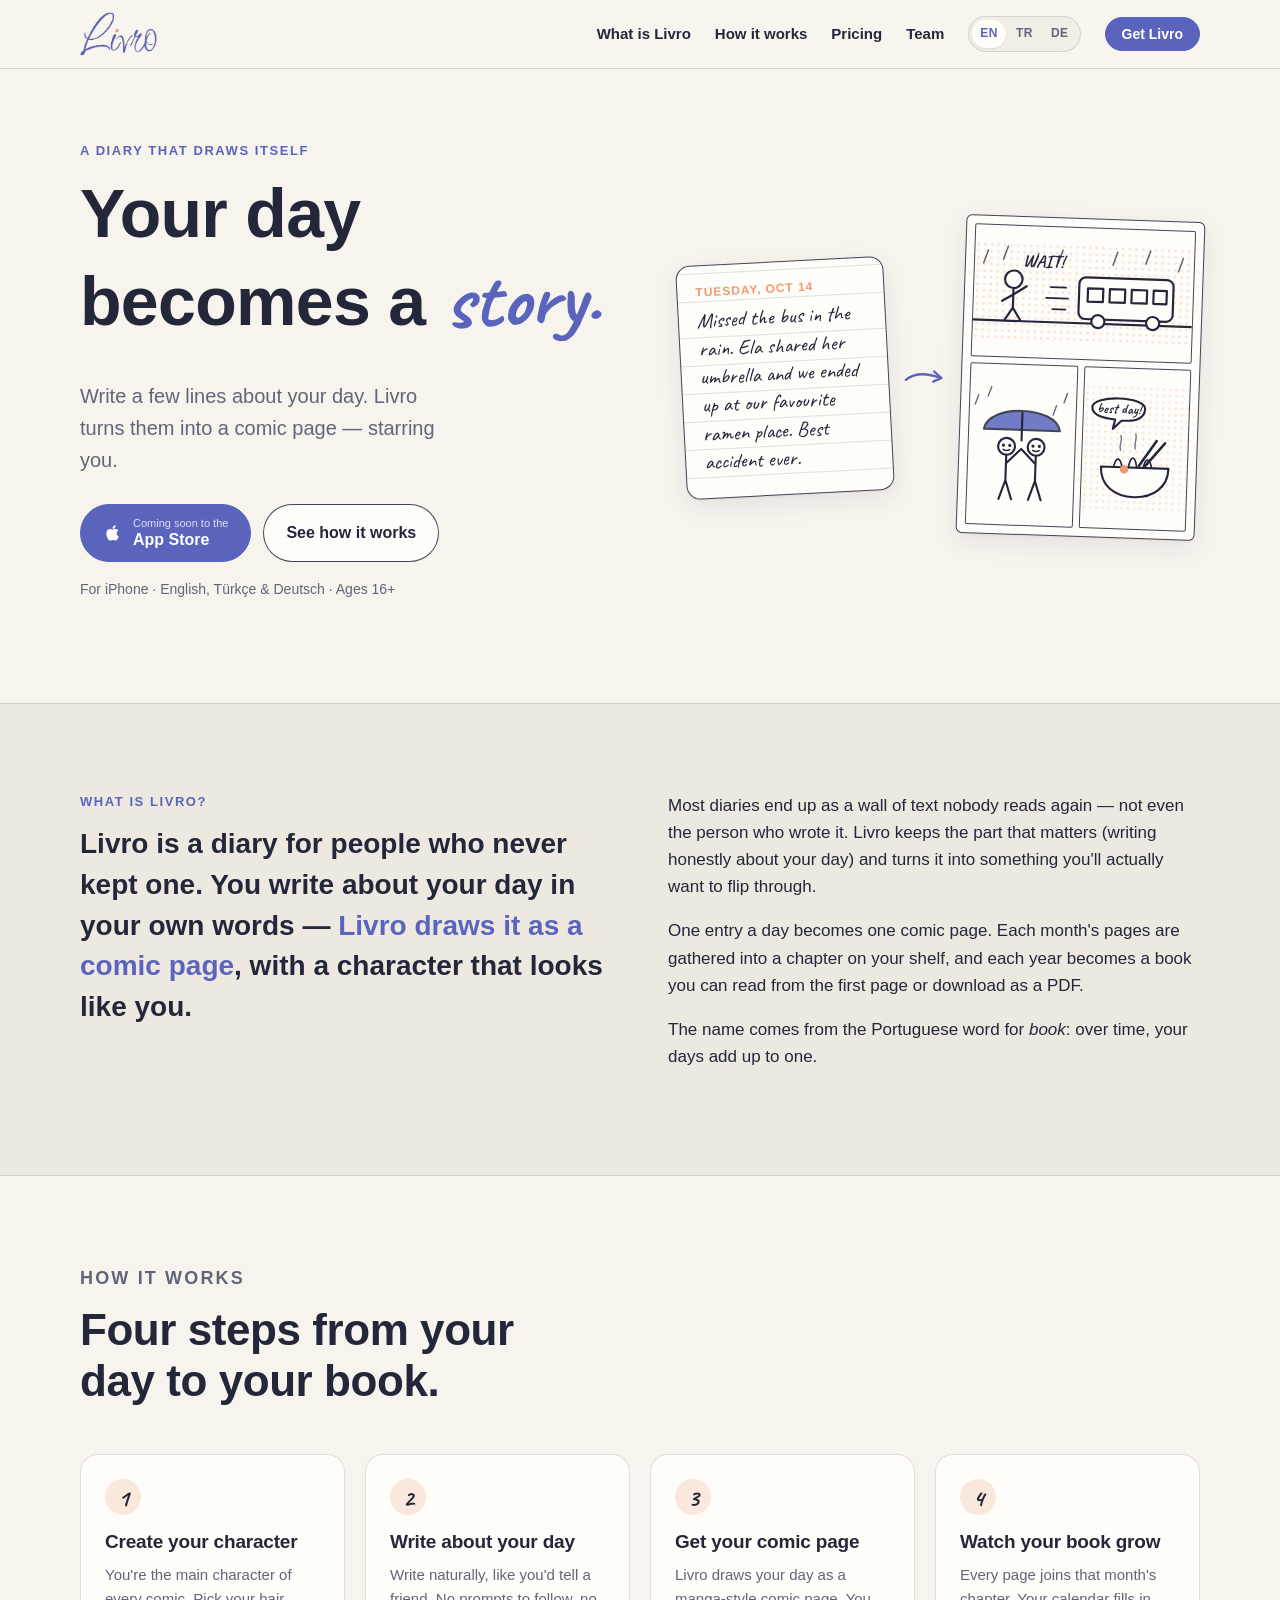
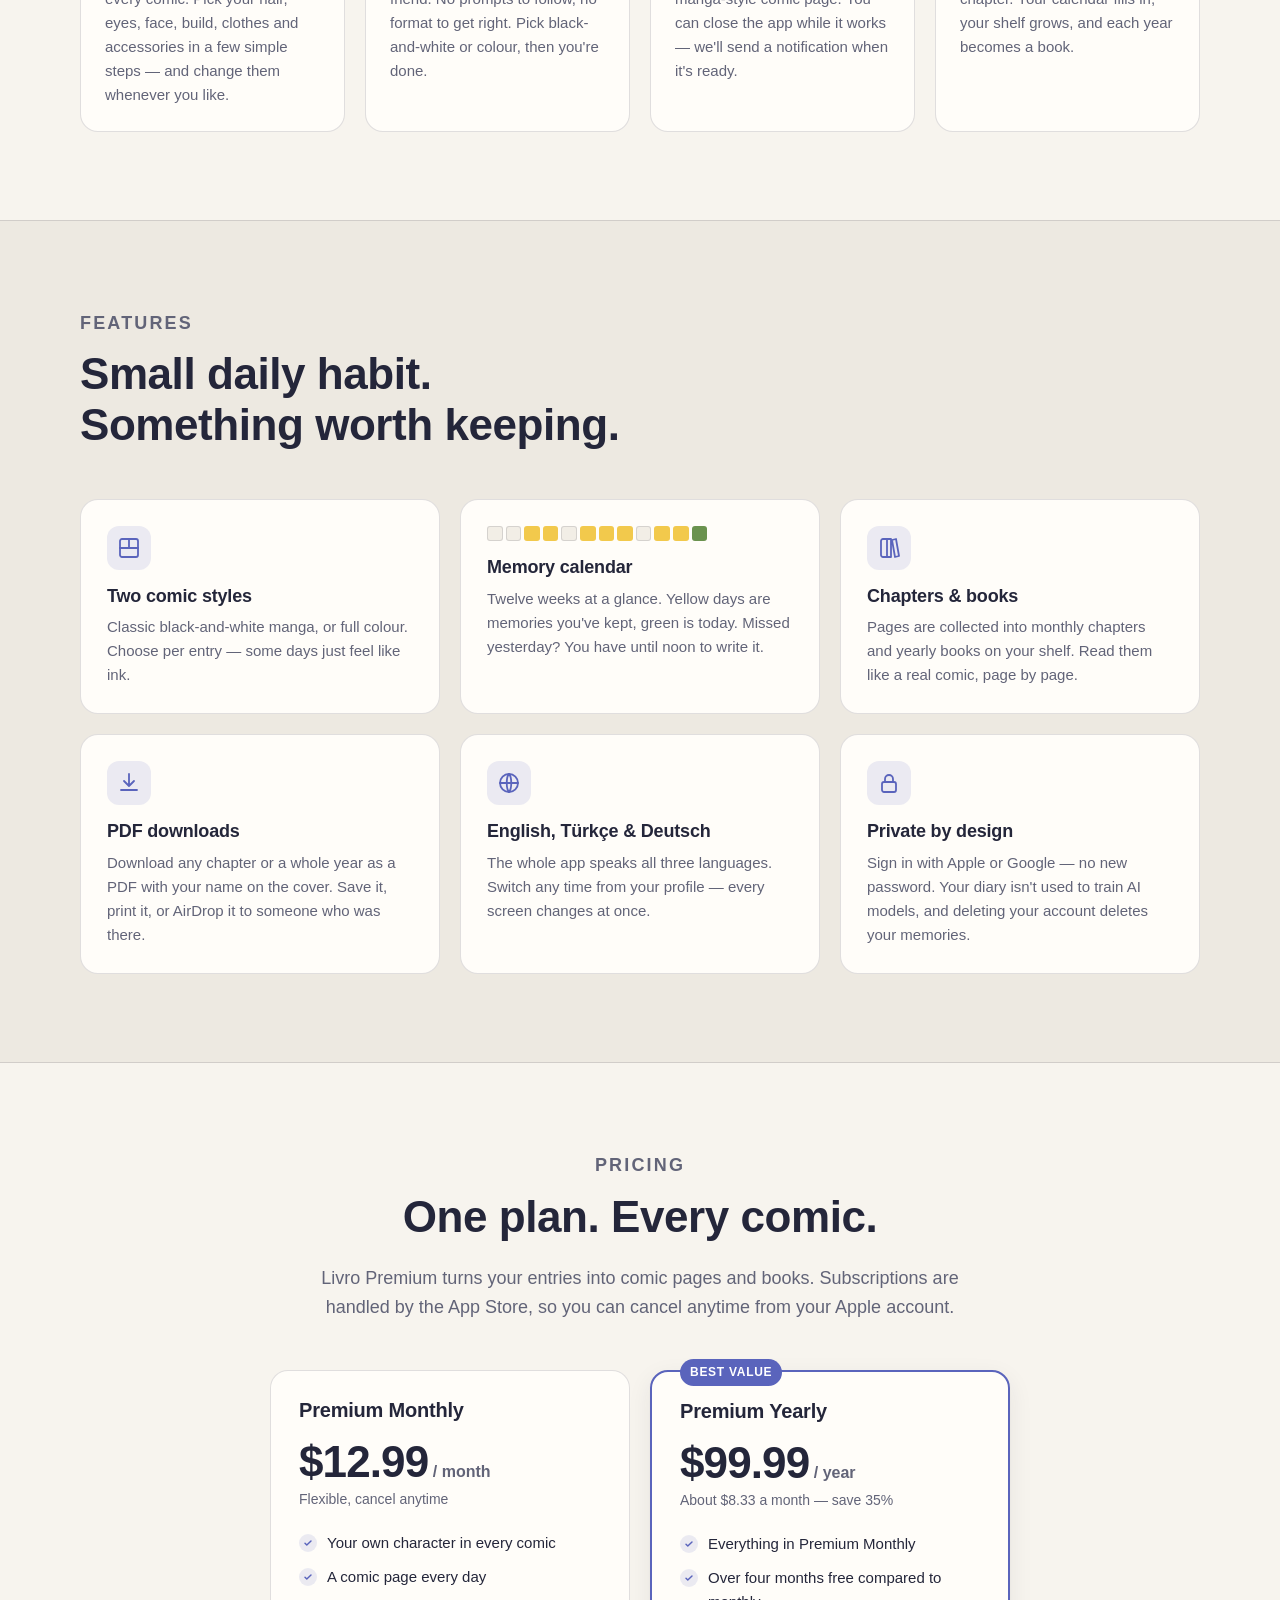
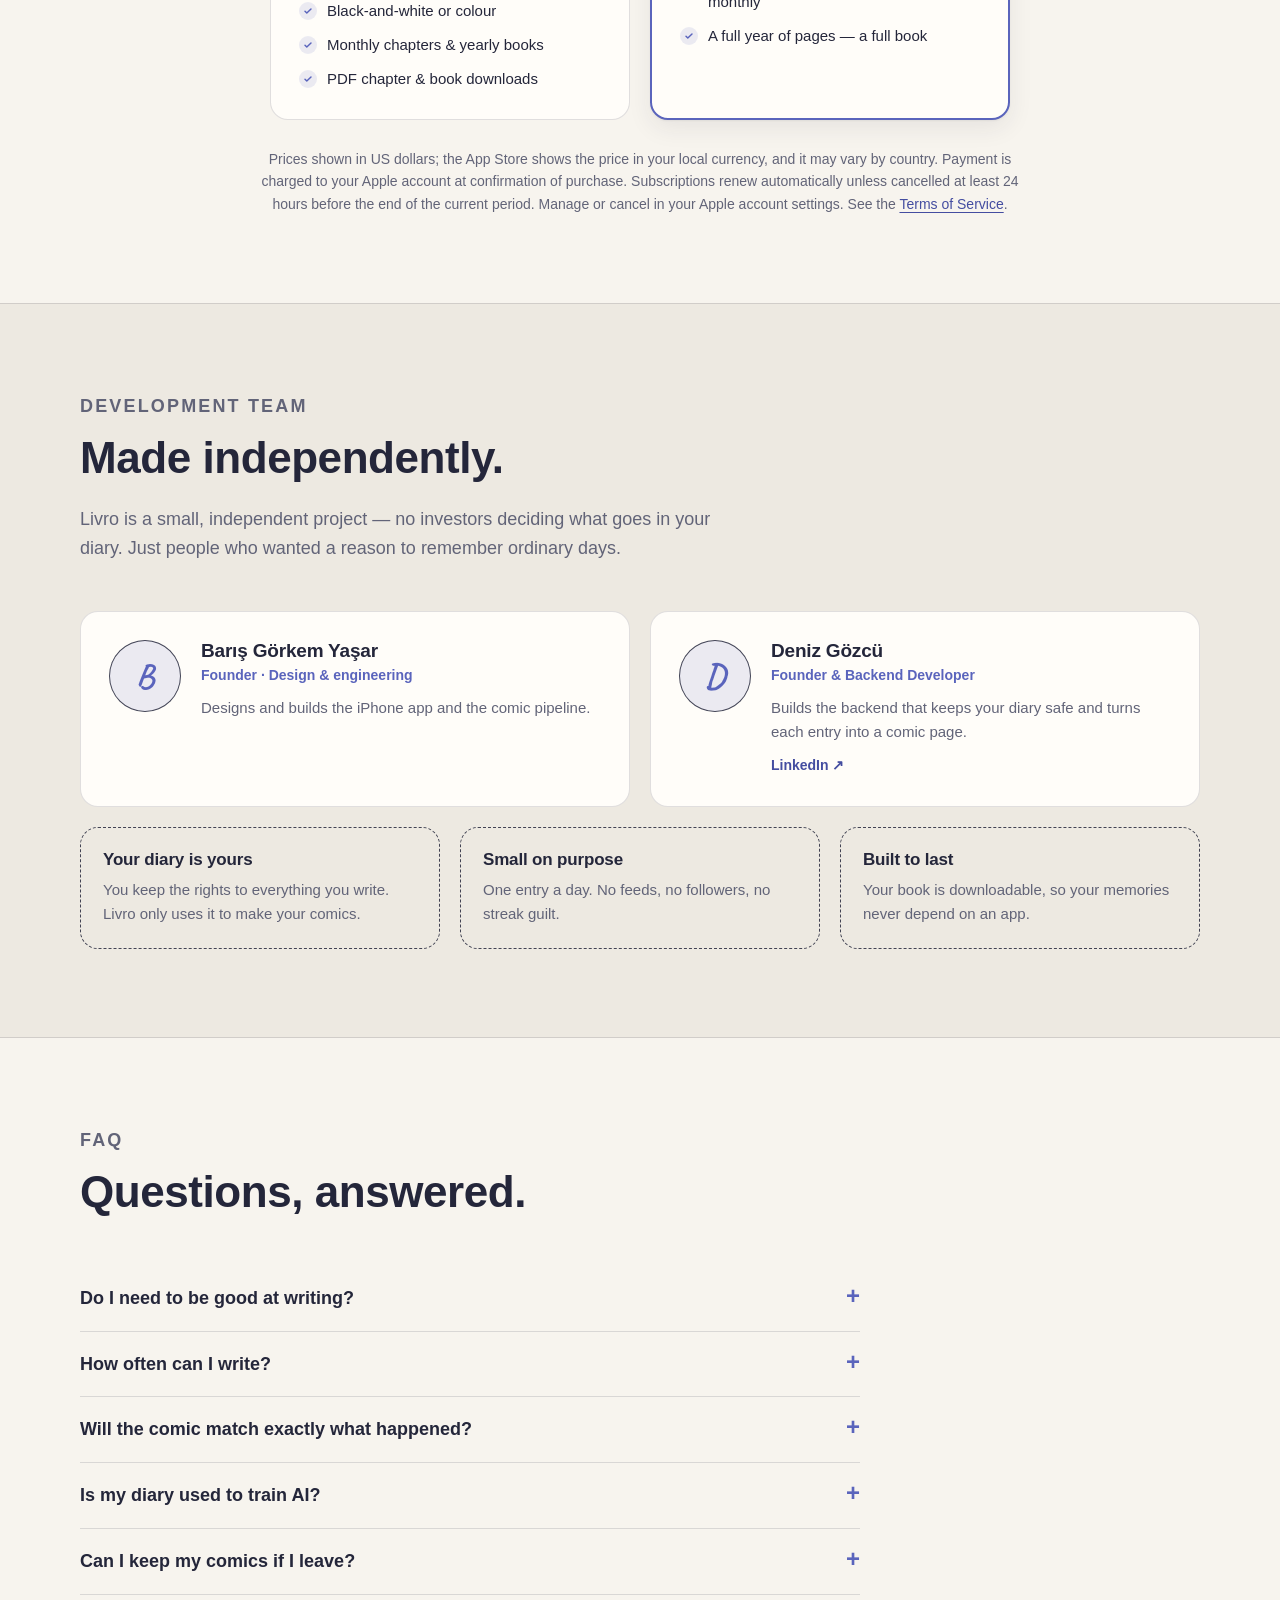
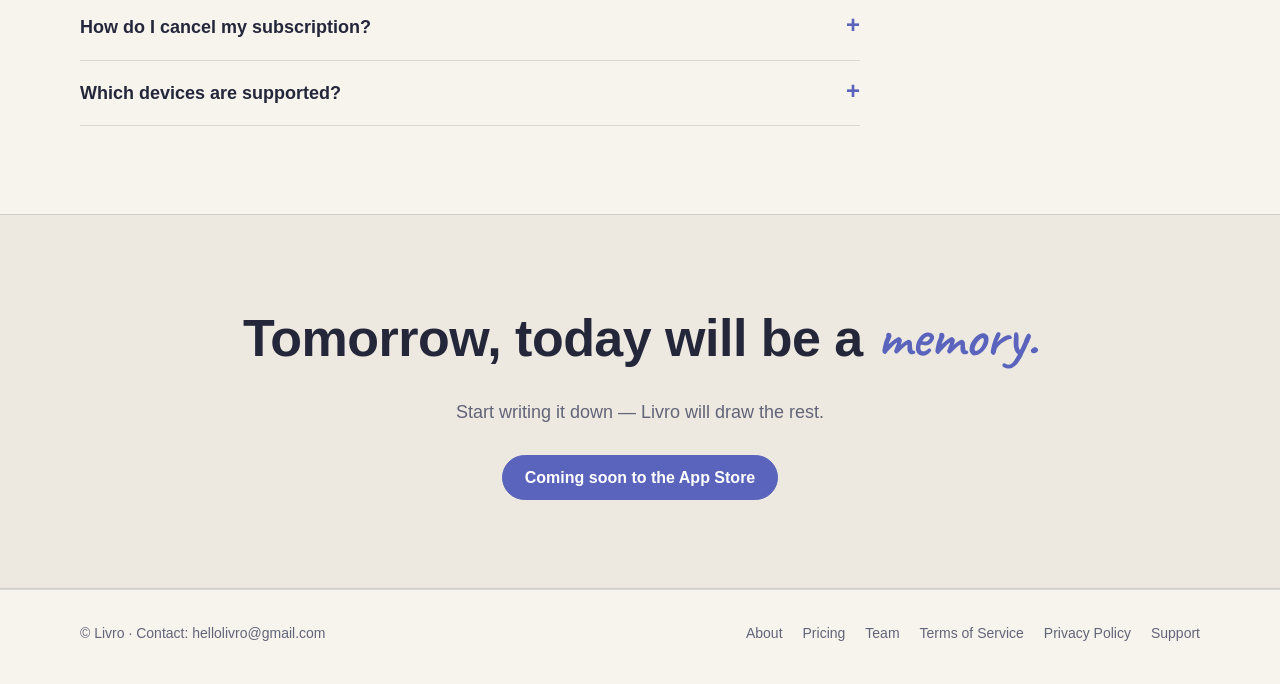
==== commit cc66a186: "Add support page in English, Turkish and German" ====
--- a/index.html
+++ b/index.html
@@ -336,6 +336,7 @@
       <a href="index.html#team">Team</a>
       <a href="terms.html">Terms of Service</a>
       <a href="privacy.html">Privacy Policy</a>
+      <a href="support.html">Support</a>
     </nav>
   </div>
 </footer>
--- a/styles.css
+++ b/styles.css
@@ -364,3 +364,12 @@
   html { scroll-behavior: auto; }
   .btn { transition: none; }
 }
+
+/* Support page — reuses the home page's section, card and FAQ styles. */
+.section-head h1 { font-size: clamp(34px, 5vw, 52px); font-weight: 800; }
+.features.two { grid-template-columns: repeat(2, minmax(0, 1fr)); }
+@media (max-width: 640px) { .features.two { grid-template-columns: 1fr; } }
+.feature .support-email { margin-top: 18px; }
+.support-email .btn { overflow-wrap: anywhere; }
+.support-list { color: var(--ink-2); font-size: 15px; padding-left: 1.2em; margin: 0; display: grid; gap: 6px; }
+.support-list li::marker { color: var(--indigo); }
